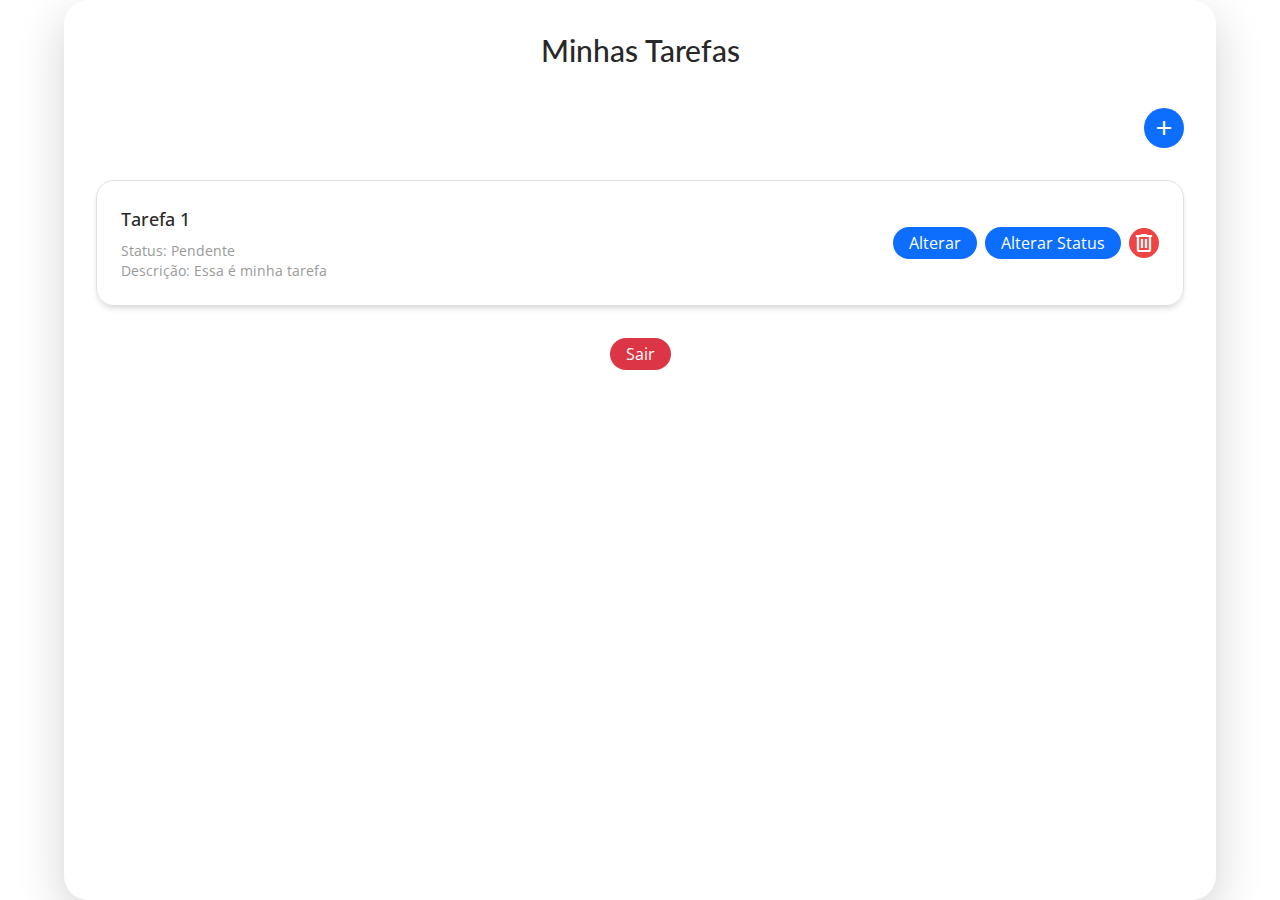
==== frontend/home.html @ ba9ebb8b "feat: initial frontend version" ====
<!DOCTYPE html>
<html lang="en">
  <head>
    <meta charset="UTF-8">
    <meta name="viewport" content="width=device-width, initial-scale=1.0">
    <title>To-Do List</title>
    <link rel="stylesheet" href="./static/styles/home.css">
    <link rel="stylesheet" href="https://cdn.jsdelivr.net/npm/bootstrap@5.1.3/dist/css/bootstrap.min.css">
  </head>
  <body>
    <div id="main"> 
        <!-- Modal Criação -->
        <div class="modal fade" id="createTaskModal" tabindex="-1" aria-labelledby="exampleModalLabel" aria-hidden="true">
          <div class="modal-dialog">
            <div class="modal-content">
              <div class="modal-header">
                <h1 class="modal-title fs-5" id="exampleModalLabel">Criar Tarefa</h1>
                <button type="button" class="btn-close" data-bs-dismiss="modal" aria-label="Close"></button>
              </div>
              <div class="modal-body">
                <div class="flex flex-col">
                  <label for="name" class="text-sm text-neutral-950">Nome da tarefa</label>
                  <input type="text" id="name" class="border rounded-md p-2 w-full" placeholder="Digite o nome" required=""/>
                </div>
                <br>
                <div class="flex flex-col">
                  <label for="description" class="text-sm text-neutral-950">Descrição</label>
                  <input type="text" id="description" class="border rounded-md p-2 w-full" placeholder="Descrição..." required=""/>
                </div>
              </div>
              <div class="modal-footer">
                <button type="button" class="btn btn-secondary" data-bs-dismiss="modal">Fechar</button>
                <button type="button" class="btn btn-primary">Criar</button>
              </div>
            </div>
          </div>
        </div>
        <!-- Modal Atualização-->
        <div class="modal fade" id="updateTaskModal" tabindex="-1" aria-labelledby="exampleModalLabel" aria-hidden="true">
          <div class="modal-dialog">
            <div class="modal-content">
              <div class="modal-header">
                <h1 class="modal-title fs-5" id="exampleModalLabel">Atualizar Tarefa</h1>
                <button type="button" class="btn-close" data-bs-dismiss="modal" aria-label="Close"></button>
              </div>
              <div class="modal-body">
                <div class="flex flex-col">
                  <label for="name" class="text-sm text-neutral-950">Nome da tarefa</label>
                  <input type="text" id="name" class="border rounded-md p-2 w-full" placeholder="Digite o nome" required=""/>
                </div>
                <br>
                <div class="flex flex-col">
                  <label for="description" class="text-sm text-neutral-950">Descrição</label>
                  <input type="text" id="description" class="border rounded-md p-2 w-full" placeholder="Descrição..." required=""/>
                </div>
              </div>
              <div class="modal-footer">
                <button type="button" class="btn btn-secondary" data-bs-dismiss="modal">Fechar</button>
                <button type="button" class="btn btn-primary">Salvar</button>
              </div>
            </div>
          </div>
        </div>
        	<div class="w-full min-h-screen bg-white rounded-lg shadow-lg p-8 flex flex-col gap-8 mx-auto">
    	  <h1 class="text-3xl font-title text-neutral-950 text-center">Minhas Tarefas</h1>
    	  
    	  <div class="flex justify-end">
    	    <button class="bg-primary text-white rounded-full h-[40px] w-[40px] flex justify-center items-center" data-bs-toggle="modal" data-bs-target="#createTaskModal">
    	      <span class="material-symbols-outlined">add</span>
    	    </button>
    	  </div>
    	  <div class="flex flex-wrap gap-4">
    	    <div id="tasks-container" class="p-4 border rounded-md shadow-md w-full flex justify-between items-center">
    	      <div class="flex flex-col">
    	        <h2 class="text-lg text-neutral-950">Tarefa 1</h2>
    	        <span class="text-sm text-neutral-500">Status: Pendente</span>
              <span class="text-sm text-neutral-500">Descrição: Essa é minha tarefa</span>
    	      </div>
              <div class="flex items-center gap-2">
                <button class="bg-primary text-white rounded-md px-3 py-1" data-bs-toggle="modal" data-bs-target="#updateTaskModal">Alterar</button>
                <button class="bg-primary text-white rounded-md px-3 py-1">Alterar Status</button>
                <button class="h-[30px] w-[30px] bg-red-500 text-white rounded-md flex justify-center items-center">
                  <span class="material-symbols-outlined">delete</span>
                </button>
              </div>
            </div>
    	    </div>
          <div class="flex justify-center">
            <button id="logout" class="bg-danger text-white rounded-md px-3 py-1">Sair</button>
          </div>
    	  </div> 
        </div>
    </div>
  <script src="./static/script.js"></script>
  <script src="https://cdn.jsdelivr.net/npm/bootstrap@5.1.3/dist/js/bootstrap.bundle.min.js"></script>
  </body>
</html>
---- frontend/static/styles/home.css ----
@import url(https://fonts.googleapis.com/css2?family=Material+Symbols+Outlined:opsz,wght,FILL,GRAD@20..48,100..700,0..1,-50..200);
      
@import url(https://fonts.googleapis.com/css2?family=Open+Sans&display=swap);

@import url(https://fonts.googleapis.com/css2?family=Lato&display=swap);

/*! tailwindcss v3.4.11 | MIT License | https://tailwindcss.com*/
*,
:after,
:before {
  border: 0 solid #e5e7eb;
  box-sizing: border-box;
}
:after,
:before {
  --tw-content: "";
}
:host,
html {
  line-height: 1.5;
  -webkit-text-size-adjust: 100%;
  font-family:
    Open Sans,
    ui-sans-serif,
    system-ui,
    sans-serif,
    Apple Color Emoji,
    Segoe UI Emoji,
    Segoe UI Symbol,
    Noto Color Emoji;
  font-feature-settings: normal;
  font-variation-settings: normal;
  -moz-tab-size: 4;
  tab-size: 4;
  -webkit-tap-highlight-color: transparent;
}
body {
  line-height: inherit;
  margin: 0;
}
hr {
  border-top-width: 1px;
  color: inherit;
  height: 0;
}
abbr:where([title]) {
  text-decoration: underline dotted;
}
h1,
h2,
h3,
h4,
h5,
h6 {
  font-size: inherit;
  font-weight: inherit;
}
a {
  color: inherit;
  text-decoration: inherit;
}
b,
strong {
  font-weight: bolder;
}
code,
kbd,
pre,
samp {
  font-family:
    ui-monospace,
    SFMono-Regular,
    Menlo,
    Monaco,
    Consolas,
    Liberation Mono,
    Courier New,
    monospace;
  font-feature-settings: normal;
  font-size: 1em;
  font-variation-settings: normal;
}
small {
  font-size: 80%;
}
sub,
sup {
  font-size: 75%;
  line-height: 0;
  position: relative;
  vertical-align: baseline;
}
sub {
  bottom: -0.25em;
}
sup {
  top: -0.5em;
}
table {
  border-collapse: collapse;
  border-color: inherit;
  text-indent: 0;
}
button,
input,
optgroup,
select,
textarea {
  color: inherit;
  font-family: inherit;
  font-feature-settings: inherit;
  font-size: 100%;
  font-variation-settings: inherit;
  font-weight: inherit;
  letter-spacing: inherit;
  line-height: inherit;
  margin: 0;
  padding: 0;
}
button,
select {
  text-transform: none;
}
button,
input:where([type="button"]),
input:where([type="reset"]),
input:where([type="submit"]) {
  -webkit-appearance: button;
  background-color: transparent;
  background-image: none;
}
:-moz-focusring {
  outline: auto;
}
:-moz-ui-invalid {
  box-shadow: none;
}
progress {
  vertical-align: baseline;
}
::-webkit-inner-spin-button,
::-webkit-outer-spin-button {
  height: auto;
}
[type="search"] {
  -webkit-appearance: textfield;
  outline-offset: -2px;
}
::-webkit-search-decoration {
  -webkit-appearance: none;
}
::-webkit-file-upload-button {
  -webkit-appearance: button;
  font: inherit;
}
summary {
  display: list-item;
}
blockquote,
dd,
dl,
figure,
h1,
h2,
h3,
h4,
h5,
h6,
hr,
p,
pre {
  margin: 0;
}
fieldset {
  margin: 0;
}
fieldset,
legend {
  padding: 0;
}
menu,
ol,
ul {
  list-style: none;
  margin: 0;
  padding: 0;
}
dialog {
  padding: 0;
}
textarea {
  resize: vertical;
}
input::placeholder,
textarea::placeholder {
  color: #9ca3af;
  opacity: 1;
}
[role="button"],
button {
  cursor: pointer;
}
:disabled {
  cursor: default;
}
audio,
canvas,
embed,
iframe,
img,
object,
svg,
video {
  display: block;
  vertical-align: middle;
}
img,
video {
  height: auto;
  max-width: 100%;
}
[hidden] {
  display: none;
}
*,
:after,
:before {
  --tw-border-spacing-x: 0;
  --tw-border-spacing-y: 0;
  --tw-translate-x: 0;
  --tw-translate-y: 0;
  --tw-rotate: 0;
  --tw-skew-x: 0;
  --tw-skew-y: 0;
  --tw-scale-x: 1;
  --tw-scale-y: 1;
  --tw-pan-x: ;
  --tw-pan-y: ;
  --tw-pinch-zoom: ;
  --tw-scroll-snap-strictness: proximity;
  --tw-gradient-from-position: ;
  --tw-gradient-via-position: ;
  --tw-gradient-to-position: ;
  --tw-ordinal: ;
  --tw-slashed-zero: ;
  --tw-numeric-figure: ;
  --tw-numeric-spacing: ;
  --tw-numeric-fraction: ;
  --tw-ring-inset: ;
  --tw-ring-offset-width: 0px;
  --tw-ring-offset-color: #fff;
  --tw-ring-color: rgba(59, 130, 246, 0.5);
  --tw-ring-offset-shadow: 0 0 #0000;
  --tw-ring-shadow: 0 0 #0000;
  --tw-shadow: 0 0 #0000;
  --tw-shadow-colored: 0 0 #0000;
  --tw-blur: ;
  --tw-brightness: ;
  --tw-contrast: ;
  --tw-grayscale: ;
  --tw-hue-rotate: ;
  --tw-invert: ;
  --tw-saturate: ;
  --tw-sepia: ;
  --tw-drop-shadow: ;
  --tw-backdrop-blur: ;
  --tw-backdrop-brightness: ;
  --tw-backdrop-contrast: ;
  --tw-backdrop-grayscale: ;
  --tw-backdrop-hue-rotate: ;
  --tw-backdrop-invert: ;
  --tw-backdrop-opacity: ;
  --tw-backdrop-saturate: ;
  --tw-backdrop-sepia: ;
  --tw-contain-size: ;
  --tw-contain-layout: ;
  --tw-contain-paint: ;
  --tw-contain-style: ;
}
::backdrop {
  --tw-border-spacing-x: 0;
  --tw-border-spacing-y: 0;
  --tw-translate-x: 0;
  --tw-translate-y: 0;
  --tw-rotate: 0;
  --tw-skew-x: 0;
  --tw-skew-y: 0;
  --tw-scale-x: 1;
  --tw-scale-y: 1;
  --tw-pan-x: ;
  --tw-pan-y: ;
  --tw-pinch-zoom: ;
  --tw-scroll-snap-strictness: proximity;
  --tw-gradient-from-position: ;
  --tw-gradient-via-position: ;
  --tw-gradient-to-position: ;
  --tw-ordinal: ;
  --tw-slashed-zero: ;
  --tw-numeric-figure: ;
  --tw-numeric-spacing: ;
  --tw-numeric-fraction: ;
  --tw-ring-inset: ;
  --tw-ring-offset-width: 0px;
  --tw-ring-offset-color: #fff;
  --tw-ring-color: rgba(59, 130, 246, 0.5);
  --tw-ring-offset-shadow: 0 0 #0000;
  --tw-ring-shadow: 0 0 #0000;
  --tw-shadow: 0 0 #0000;
  --tw-shadow-colored: 0 0 #0000;
  --tw-blur: ;
  --tw-brightness: ;
  --tw-contrast: ;
  --tw-grayscale: ;
  --tw-hue-rotate: ;
  --tw-invert: ;
  --tw-saturate: ;
  --tw-sepia: ;
  --tw-drop-shadow: ;
  --tw-backdrop-blur: ;
  --tw-backdrop-brightness: ;
  --tw-backdrop-contrast: ;
  --tw-backdrop-grayscale: ;
  --tw-backdrop-hue-rotate: ;
  --tw-backdrop-invert: ;
  --tw-backdrop-opacity: ;
  --tw-backdrop-saturate: ;
  --tw-backdrop-sepia: ;
  --tw-contain-size: ;
  --tw-contain-layout: ;
  --tw-contain-paint: ;
  --tw-contain-style: ;
}

#main {
  width: 90vw;
}

#main .mx-auto {
  margin-left: auto;
  margin-right: auto;
}
#main .flex {
  display: flex;
}
#main .h-\[30px\] {
  height: 30px;
}
#main .h-\[40px\] {
  height: 40px;
}
#main .min-h-screen {
  min-height: 100vh;
}
#main .w-\[30px\] {
  width: 30px;
}
#main .w-\[40px\] {
  width: 40px;
}
#main .w-full {
  width: 100%;
}
#main .flex-row {
  flex-direction: row;
}
#main .flex-col {
  flex-direction: column;
}
#main .flex-wrap {
  flex-wrap: wrap;
}
#main .items-center {
  align-items: center;
}
#main .justify-end {
  justify-content: flex-end;
}
#main .justify-center {
  justify-content: center;
}
#main .justify-between {
  justify-content: space-between;
}
#main .gap-2 {
  gap: 8px;
}
#main .gap-4 {
  gap: 16px;
}
#main .gap-8 {
  gap: 32px;
}
#main .rounded-full {
  border-radius: 9999px;
}
#main .rounded-lg {
  border-radius: 24px;
}
#main .rounded-md {
  border-radius: 18px;
}
#main .border {
  border-width: 1px;
}
#main .bg-primary {
  --tw-bg-opacity: 1;
  background-color: rgb(97 27 248 / var(--tw-bg-opacity));
}
#main .bg-red-500 {
  --tw-bg-opacity: 1;
  background-color: rgb(239 68 68 / var(--tw-bg-opacity));
}
#main .bg-white {
  --tw-bg-opacity: 1;
  background-color: rgb(255 255 255 / var(--tw-bg-opacity));
}
#main .p-4 {
  padding: 16px;
}
#main .p-8 {
  padding: 32px;
}
#main .px-3 {
  padding-left: 12px;
  padding-right: 12px;
}
#main .py-1 {
  padding-bottom: 4px;
  padding-top: 4px;
}
#main .text-center {
  text-align: center;
}
#main .font-title {
  font-family:
    Lato,
    ui-sans-serif,
    system-ui,
    sans-serif,
    Apple Color Emoji,
    Segoe UI Emoji,
    Segoe UI Symbol,
    Noto Color Emoji;
}
#main .text-3xl {
  font-size: 30px;
  line-height: 36px;
}
#main .text-lg {
  font-size: 18px;
  line-height: 28px;
}
#main .text-sm {
  font-size: 14px;
  line-height: 20px;
}
#main .text-neutral-500 {
  --tw-text-opacity: 1;
  color: rgb(153 153 153 / var(--tw-text-opacity));
}
#main .text-neutral-950 {
  --tw-text-opacity: 1;
  color: rgb(40 40 40 / var(--tw-text-opacity));
}
#main .text-white {
  --tw-text-opacity: 1;
  color: rgb(255 255 255 / var(--tw-text-opacity));
}
#main .shadow-lg {
  --tw-shadow: 0 10px 15px -3px rgba(0, 0, 0, 0.1),
    0 4px 6px -4px rgba(0, 0, 0, 0.1);
  --tw-shadow-colored: 0 10px 15px -3px var(--tw-shadow-color),
    0 4px 6px -4px var(--tw-shadow-color);
}
#main .shadow-lg,
#main .shadow-md {
  box-shadow: var(--tw-ring-offset-shadow, 0 0 #0000),
    var(--tw-ring-shadow, 0 0 #0000), var(--tw-shadow);
}
#main .shadow-md {
  --tw-shadow: 0 4px 6px -1px rgba(0, 0, 0, 0.1),
    0 2px 4px -2px rgba(0, 0, 0, 0.1);
  --tw-shadow-colored: 0 4px 6px -1px var(--tw-shadow-color),
    0 2px 4px -2px var(--tw-shadow-color);
}
#main {
  font-family: Open Sans !important;
  font-size: 16px !important;
  line-height: 24px !important;
}

body {
  line-height: inherit;
  margin: 0;
  display: flex;
  flex-direction: column;
  width: 100vw;
  height: 100vh;
  align-items: center;
  justify-content: center;
  background-color: #9ca3af;
}
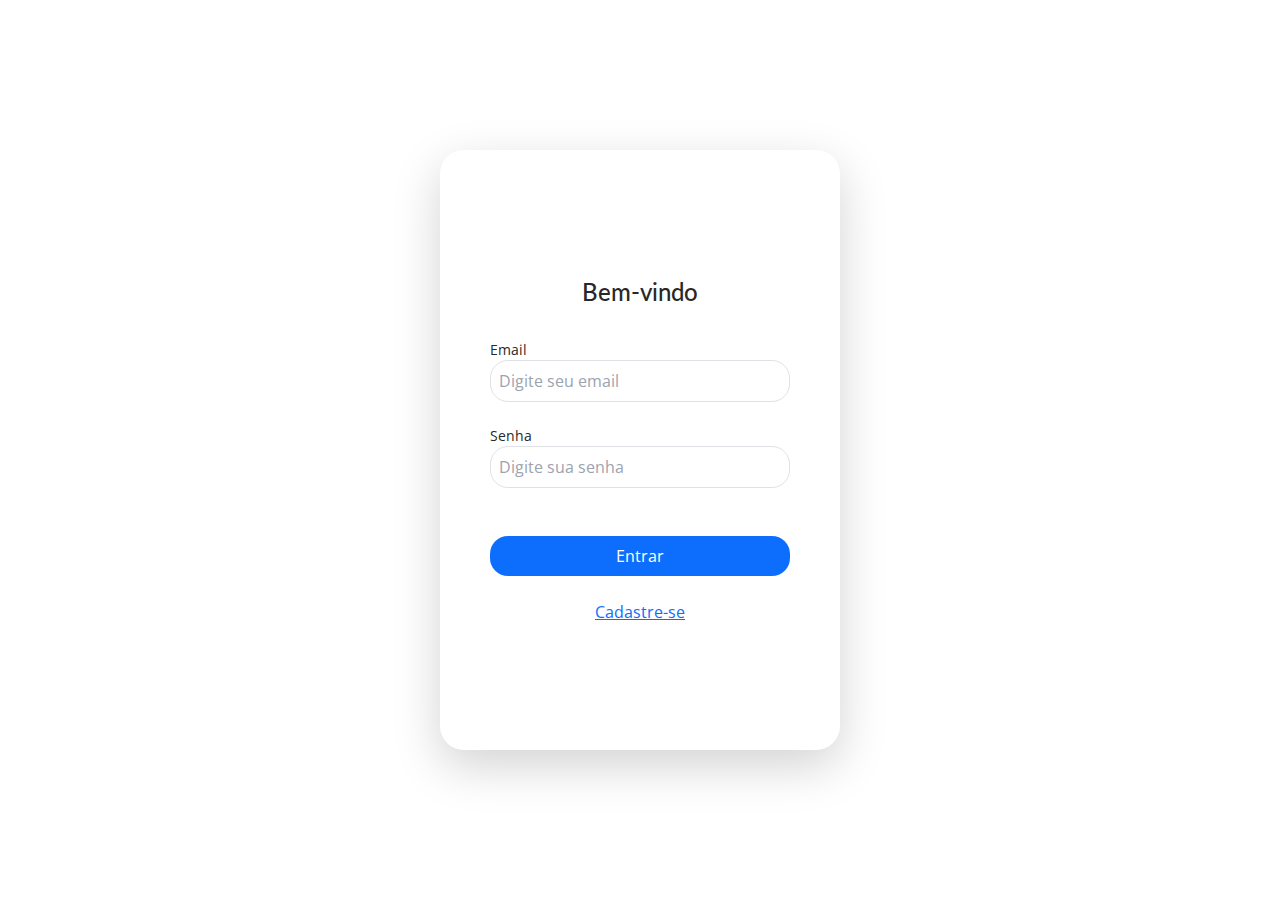
==== commit be0d2c27: "feat: back-front integration" ====
--- a/frontend/home.html
+++ b/frontend/home.html
@@ -8,6 +8,7 @@
     <link rel="stylesheet" href="https://cdn.jsdelivr.net/npm/bootstrap@5.1.3/dist/css/bootstrap.min.css">
   </head>
   <body>
+    <script src="./static/constants.js"></script>
     <div id="main"> 
         <!-- Modal Criação -->
         <div class="modal fade" id="createTaskModal" tabindex="-1" aria-labelledby="exampleModalLabel" aria-hidden="true">
@@ -30,7 +31,7 @@
               </div>
               <div class="modal-footer">
                 <button type="button" class="btn btn-secondary" data-bs-dismiss="modal">Fechar</button>
-                <button type="button" class="btn btn-primary">Criar</button>
+                <button id="create-task-btn" type="button" class="btn btn-primary" >Criar</button>
               </div>
             </div>
           </div>
@@ -46,17 +47,17 @@
               <div class="modal-body">
                 <div class="flex flex-col">
                   <label for="name" class="text-sm text-neutral-950">Nome da tarefa</label>
-                  <input type="text" id="name" class="border rounded-md p-2 w-full" placeholder="Digite o nome" required=""/>
+                  <input type="text" id="update-name" class="border rounded-md p-2 w-full" placeholder="Digite o nome" required=""/>
                 </div>
                 <br>
                 <div class="flex flex-col">
                   <label for="description" class="text-sm text-neutral-950">Descrição</label>
-                  <input type="text" id="description" class="border rounded-md p-2 w-full" placeholder="Descrição..." required=""/>
+                  <input type="text" id="update-description" class="border rounded-md p-2 w-full" placeholder="Descrição..." required=""/>
                 </div>
               </div>
               <div class="modal-footer">
                 <button type="button" class="btn btn-secondary" data-bs-dismiss="modal">Fechar</button>
-                <button type="button" class="btn btn-primary">Salvar</button>
+                <button id="update-task-btn" type="button" class="btn btn-primary">Salvar</button>
               </div>
             </div>
           </div>
@@ -70,28 +71,14 @@
     	    </button>
     	  </div>
     	  <div class="flex flex-wrap gap-4">
-    	    <div id="tasks-container" class="p-4 border rounded-md shadow-md w-full flex justify-between items-center">
-    	      <div class="flex flex-col">
-    	        <h2 class="text-lg text-neutral-950">Tarefa 1</h2>
-    	        <span class="text-sm text-neutral-500">Status: Pendente</span>
-              <span class="text-sm text-neutral-500">Descrição: Essa é minha tarefa</span>
-    	      </div>
-              <div class="flex items-center gap-2">
-                <button class="bg-primary text-white rounded-md px-3 py-1" data-bs-toggle="modal" data-bs-target="#updateTaskModal">Alterar</button>
-                <button class="bg-primary text-white rounded-md px-3 py-1">Alterar Status</button>
-                <button class="h-[30px] w-[30px] bg-red-500 text-white rounded-md flex justify-center items-center">
-                  <span class="material-symbols-outlined">delete</span>
-                </button>
-              </div>
-            </div>
-    	    </div>
+          <div id="tasks-container" class="p-4 w-full flex justify-between items-center"></div>
           <div class="flex justify-center">
             <button id="logout" class="bg-danger text-white rounded-md px-3 py-1">Sair</button>
           </div>
     	  </div> 
         </div>
     </div>
-  <script src="./static/script.js"></script>
+  <script src="./static/home.js"></script>
   <script src="https://cdn.jsdelivr.net/npm/bootstrap@5.1.3/dist/js/bootstrap.bundle.min.js"></script>
   </body>
 </html>